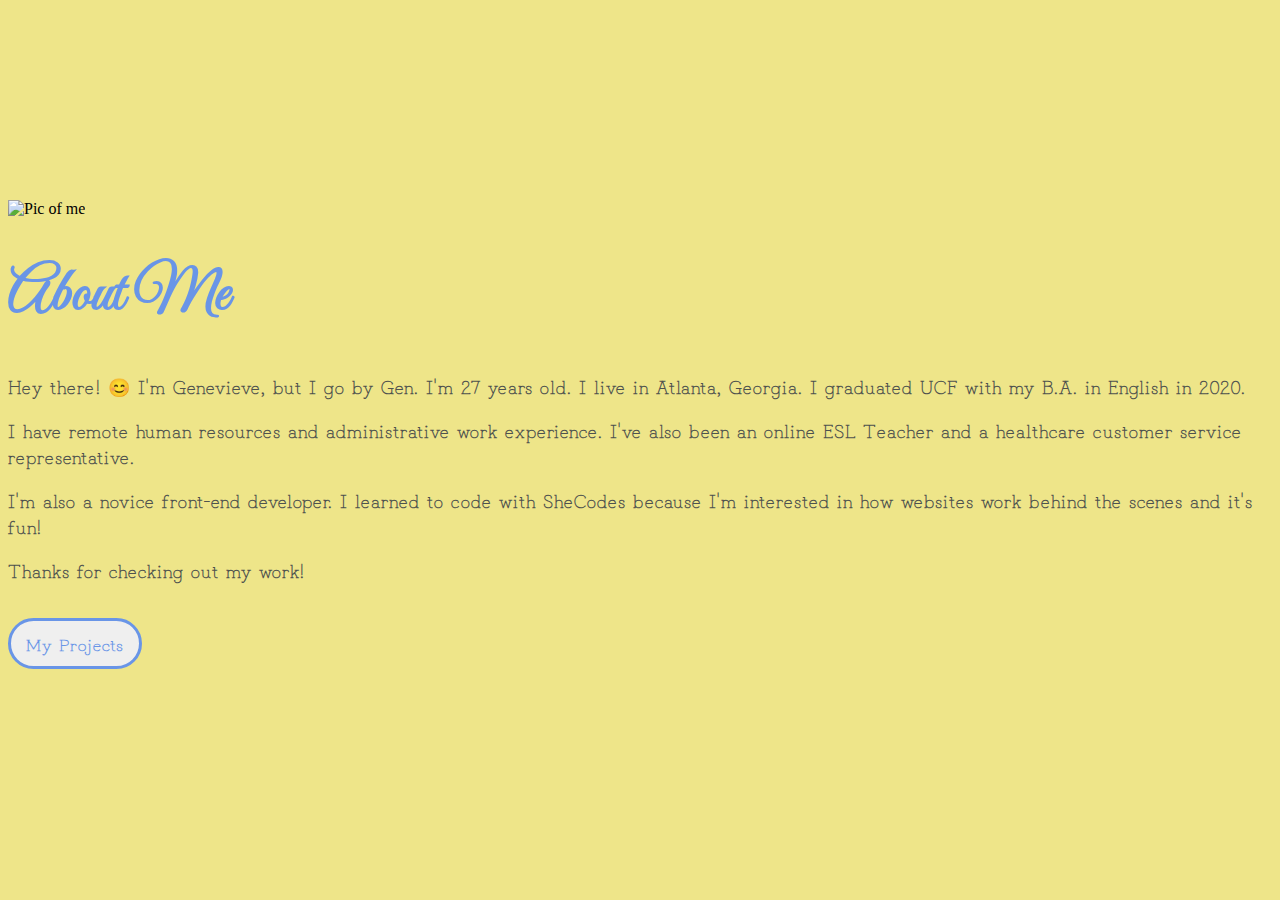
==== about.html @ 489574f3 "Created projects.html. Added some HTML and initial styling." ====
<!DOCTYPE html>
<html lang="en">
  <head>
    <meta charset="UTF-8" />
    <meta name="viewport" content="width=device-width, initial-scale=1.0" />
    <link
      href="https://cdn.jsdelivr.net/npm/bootstrap@5.3.2/dist/css/bootstrap.min.css"
      rel="stylesheet"
      integrity="sha384-T3c6CoIi6uLrA9TneNEoa7RxnatzjcDSCmG1MXxSR1GAsXEV/Dwwykc2MPK8M2HN"
      crossorigin="anonymous"
    />

    <link rel="preconnect" href="https://fonts.googleapis.com" />
    <link rel="preconnect" href="https://fonts.gstatic.com" crossorigin />
    <link
      href="https://fonts.googleapis.com/css2?family=DM+Mono:ital,wght@0,300;0,400;0,500;1,300;1,400;1,500&family=Grandiflora+One&family=Great+Vibes&display=swap"
      rel="stylesheet"
    />

    <link rel="stylesheet" href="styles/portfolio.css" />
    <title>G.L.D. About Me</title>
  </head>
  <body>
    <div class="container">
      <div class="row about-container">
        <div class="col-6">
          <img src="#" alt="Pic of me" />
        </div>
        <div class="col-6">
          <h1>About Me</h1>
          <p>
            Hey there! 😊 I'm Genevieve, but I go by Gen. I'm 27 years old. I
            live in Atlanta, Georgia. I graduated UCF with my B.A. in English in
            2020.
          </p>
          <p>
            I have remote human resources and administrative work experience.
            I've also been an online ESL Teacher and a healthcare customer
            service representative.
          </p>
          <p>
            I'm also a novice front-end developer. I learned to code with
            SheCodes because I'm interested in how websites work behind the
            scenes and it's fun!
          </p>

          <p>Thanks for checking out my work!</p>

          <button>
            <a href="/projects.html">My Projects</a>
          </button>
        </div>
      </div>
    </div>
  </body>
</html>
---- styles/portfolio.css ----
:root {
  --page-color: rgb(238, 229, 137);
  --primary-color: #6995e7;
  --secondary-color: #4e524e;
  --header-font: "Great Vibes", cursive;
  --paragraph-font: "Grandiflora One", cursive;
}

body {
  background-color: var(--page-color);
}

h1,
h3,
a {
  color: var(--primary-color);
}

p,
button,
.project-container {
  font-weight: bold;
  letter-spacing: 1px;
  font-family: var(--paragraph-font);
  color: var(--secondary-color);
}

p {
  font-size: 18px;
}

h1 {
  font-family: var(--header-font);
  font-size: 60px;
}

h3 {
  font-size: 41px;
  font-weight: bolder;
}

button {
  border-radius: 30px;
  padding: 10px 15px;
  margin: 17px auto;
  font-size: 17px;
  border: 3px solid #6995e7;
  transition: all 150ms ease-in-out;
}

button:hover {
  background: white;
  cursor: pointer;
}

a {
  text-decoration: none;
}

.about-container,
.project-header {
  margin-top: 200px;
}

.project-header,
.project-container {
  text-align: center;
}

.project-container {
  margin-top: 55px;
}
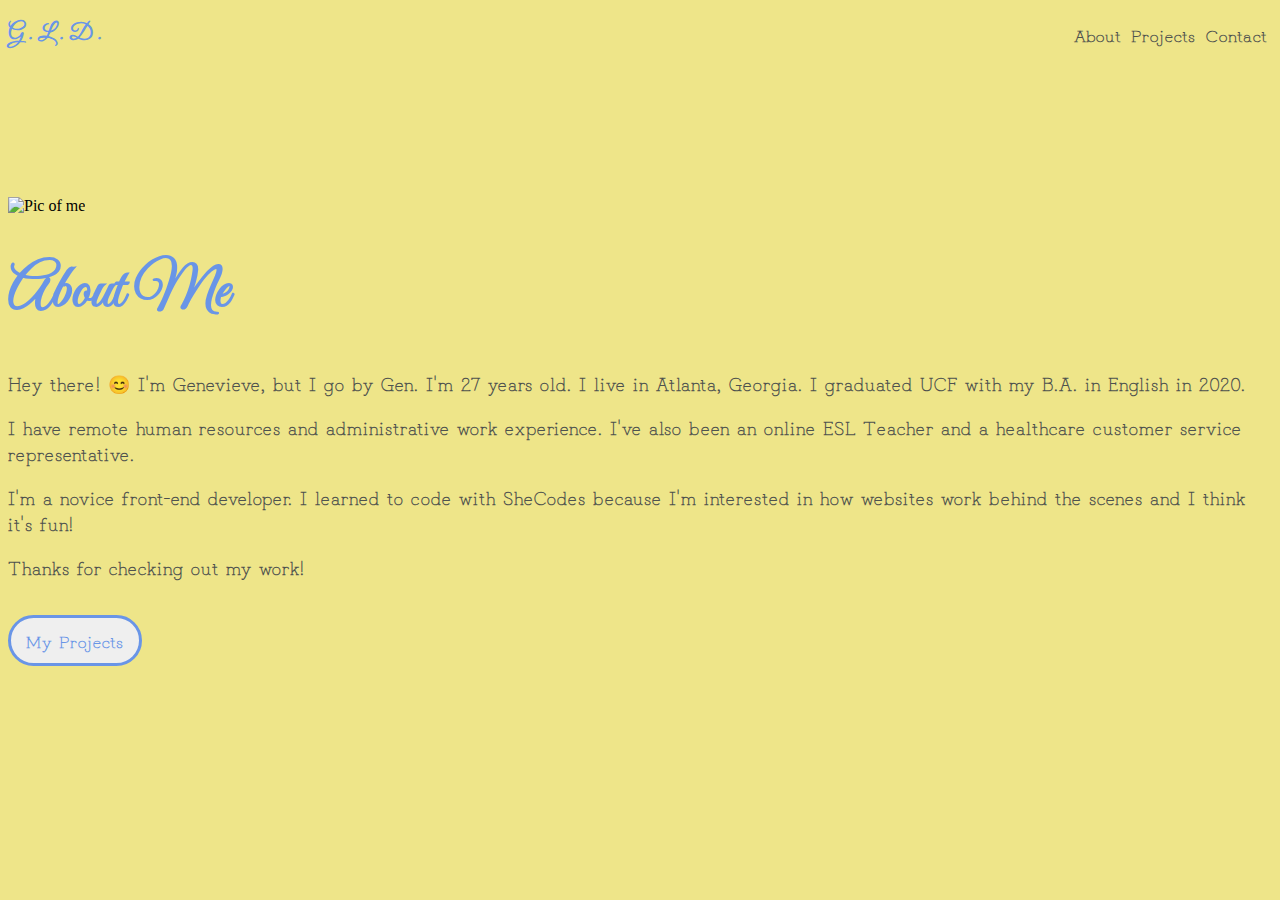
==== commit 098488ac: "Styled navbar" ====
--- a/about.html
+++ b/about.html
@@ -22,6 +22,23 @@
   </head>
   <body>
     <div class="container">
+      <nav>
+        <span class="logo">
+          <a href="/index.html">G.L.D.</a>
+        </span>
+        <ul class="mb-0">
+          <li>
+            <a href="/about.html" class="navbar-link">About</a>
+          </li>
+          <li>
+            <a href="/projects.html" class="navbar-link">Projects</a>
+          </li>
+          <li>
+            <a href="#" class="navbar-link">Contact</a>
+          </li>
+        </ul>
+      </nav>
+
       <div class="row about-container">
         <div class="col-6">
           <img src="#" alt="Pic of me" />
@@ -39,9 +56,9 @@
             service representative.
           </p>
           <p>
-            I'm also a novice front-end developer. I learned to code with
-            SheCodes because I'm interested in how websites work behind the
-            scenes and it's fun!
+            I'm a novice front-end developer. I learned to code with SheCodes
+            because I'm interested in how websites work behind the scenes and I
+            think it's fun!
           </p>
 
           <p>Thanks for checking out my work!</p>
--- a/styles/portfolio.css
+++ b/styles/portfolio.css
@@ -6,23 +6,57 @@
   --paragraph-font: "Grandiflora One", cursive;
 }
 
-body {
-  background-color: var(--page-color);
+p,
+button,
+ul,
+.logo,
+.project-container {
+  font-weight: bold;
 }
 
 h1,
 h3,
-a {
+a,
+.logo {
   color: var(--primary-color);
 }
 
 p,
 button,
+ul,
+.navbar-link,
 .project-container {
-  font-weight: bold;
   letter-spacing: 1px;
   font-family: var(--paragraph-font);
   color: var(--secondary-color);
+}
+
+h1,
+.logo {
+  font-family: var(--header-font);
+}
+
+button,
+.navbar-link {
+  transition: all 150ms ease-in-out;
+}
+
+.about-container,
+.project-header {
+  margin-top: 150px;
+}
+
+.project-header,
+.project-container {
+  text-align: center;
+}
+
+body {
+  background-color: var(--page-color);
+}
+
+nav {
+  margin-top: 20px;
 }
 
 p {
@@ -30,7 +64,6 @@
 }
 
 h1 {
-  font-family: var(--header-font);
   font-size: 60px;
 }
 
@@ -45,7 +78,6 @@
   margin: 17px auto;
   font-size: 17px;
   border: 3px solid #6995e7;
-  transition: all 150ms ease-in-out;
 }
 
 button:hover {
@@ -57,14 +89,27 @@
   text-decoration: none;
 }
 
-.about-container,
-.project-header {
-  margin-top: 200px;
+ul {
+  list-style: none;
+  padding: 0;
+  font-size: 17px;
+  display: flex;
+  justify-content: flex-end;
+  margin-top: -31px;
 }
 
-.project-header,
-.project-container {
-  text-align: center;
+li {
+  margin: 5px 5px 0px 5px;
+}
+
+.logo {
+  letter-spacing: 5px;
+  font-size: 22px;
+}
+
+.navbar-link:hover {
+  color: var(--primary-color);
+  cursor: pointer;
 }
 
 .project-container {
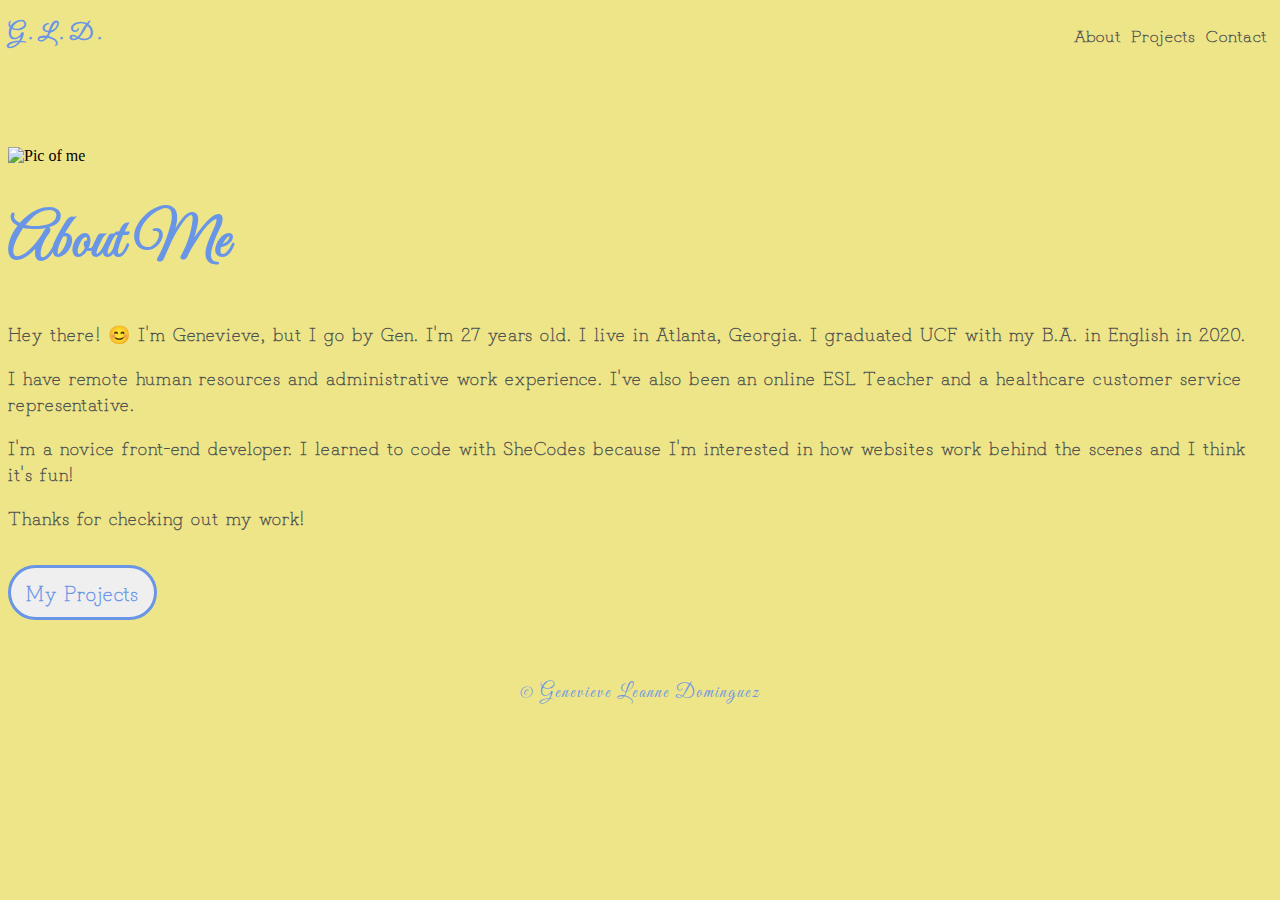
==== commit baa8c544: "Added footer to projects and contact files. Styled it on each page." ====
--- a/about.html
+++ b/about.html
@@ -18,7 +18,7 @@
     />
 
     <link rel="stylesheet" href="styles/portfolio.css" />
-    <title>G.L.D. About Me</title>
+    <title>G.L.D. About</title>
   </head>
   <body>
     <div class="container">
@@ -26,7 +26,7 @@
         <span class="logo">
           <a href="/index.html">G.L.D.</a>
         </span>
-        <ul class="mb-0">
+        <ul class="mb-0 custom-navbar">
           <li>
             <a href="/about.html" class="navbar-link">About</a>
           </li>
@@ -34,7 +34,7 @@
             <a href="/projects.html" class="navbar-link">Projects</a>
           </li>
           <li>
-            <a href="#" class="navbar-link">Contact</a>
+            <a href="/contact.html" class="navbar-link">Contact</a>
           </li>
         </ul>
       </nav>
@@ -69,5 +69,6 @@
         </div>
       </div>
     </div>
+    <footer class="about-footer">© Genevieve Leanne Dominguez</footer>
   </body>
 </html>
--- a/styles/portfolio.css
+++ b/styles/portfolio.css
@@ -25,30 +25,44 @@
 button,
 ul,
 .navbar-link,
-.project-container {
+.project-container,
+.contact-link {
   letter-spacing: 1px;
   font-family: var(--paragraph-font);
   color: var(--secondary-color);
 }
 
 h1,
+footer,
 .logo {
   font-family: var(--header-font);
 }
 
-button,
-.navbar-link {
+ul,
+.custom-navbar {
+  list-style: none;
+  padding: 0;
+}
+
+.navbar-link,
+.contact-link {
   transition: all 150ms ease-in-out;
 }
 
 .about-container,
-.project-header {
-  margin-top: 150px;
+.header {
+  margin-top: 100px;
 }
 
-.project-header,
+.header,
 .project-container {
   text-align: center;
+}
+
+.navbar-link:hover,
+.contact-link:hover {
+  color: var(--primary-color);
+  cursor: pointer;
 }
 
 body {
@@ -76,7 +90,7 @@
   border-radius: 30px;
   padding: 10px 15px;
   margin: 17px auto;
-  font-size: 17px;
+  font-size: 20px;
   border: 3px solid #6995e7;
 }
 
@@ -90,16 +104,19 @@
 }
 
 ul {
-  list-style: none;
-  padding: 0;
-  font-size: 17px;
-  display: flex;
-  justify-content: flex-end;
-  margin-top: -31px;
+  font-size: 20px;
+  margin-top: 30px;
 }
 
 li {
   margin: 5px 5px 0px 5px;
+}
+
+footer {
+  text-align: center;
+  font-size: 18px;
+  letter-spacing: 2px;
+  color: var(--primary-color);
 }
 
 .logo {
@@ -107,11 +124,30 @@
   font-size: 22px;
 }
 
-.navbar-link:hover {
-  color: var(--primary-color);
-  cursor: pointer;
+.custom-navbar {
+  font-size: 17px;
+  display: flex;
+  justify-content: flex-end;
+  margin-top: -31px;
 }
 
 .project-container {
   margin-top: 55px;
 }
+
+.contact-item {
+  margin: 15px;
+  text-align: center;
+}
+
+.about-footer {
+  margin-top: 45px;
+}
+
+.project-footer {
+  margin-top: 175px;
+}
+
+.contact-footer {
+  margin-top: 295px;
+}
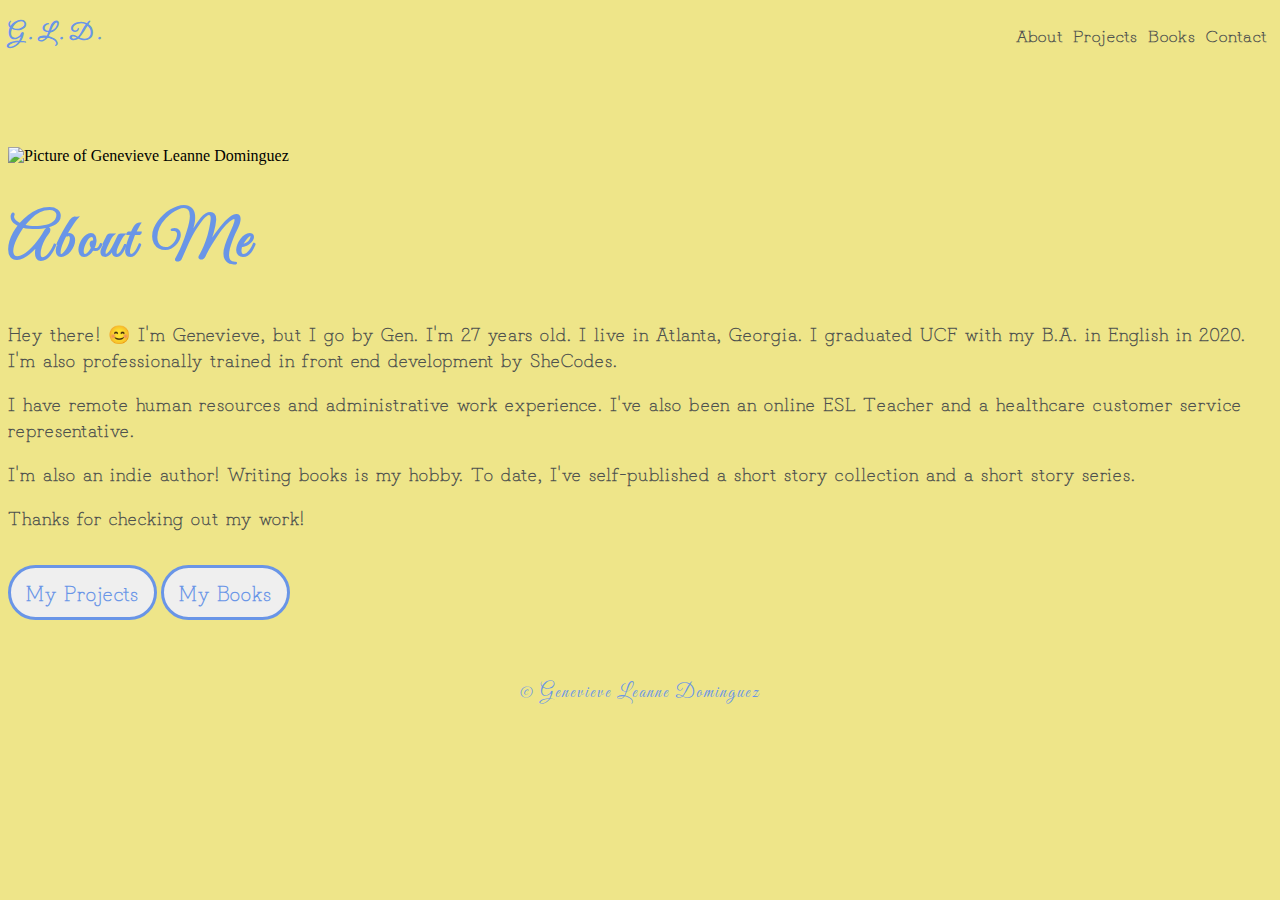
==== commit 0e609ac8: "Included image styling in about, projects, and books page" ====
--- a/about.html
+++ b/about.html
@@ -34,6 +34,9 @@
             <a href="/projects.html" class="navbar-link">Projects</a>
           </li>
           <li>
+            <a href="/books.html" class="navbar-link">Books</a>
+          </li>
+          <li>
             <a href="/contact.html" class="navbar-link">Contact</a>
           </li>
         </ul>
@@ -41,14 +44,19 @@
 
       <div class="row about-container">
         <div class="col-6">
-          <img src="#" alt="Pic of me" />
+          <img
+            src="#"
+            alt="Picture of Genevieve Leanne Dominguez"
+            class="img-fluid rounded mt-2 shadow"
+          />
         </div>
         <div class="col-6">
           <h1>About Me</h1>
           <p>
             Hey there! 😊 I'm Genevieve, but I go by Gen. I'm 27 years old. I
             live in Atlanta, Georgia. I graduated UCF with my B.A. in English in
-            2020.
+            2020. I'm also professionally trained in front end development by
+            SheCodes.
           </p>
           <p>
             I have remote human resources and administrative work experience.
@@ -56,9 +64,8 @@
             service representative.
           </p>
           <p>
-            I'm a novice front-end developer. I learned to code with SheCodes
-            because I'm interested in how websites work behind the scenes and I
-            think it's fun!
+            I'm also an indie author! Writing books is my hobby. To date, I've
+            self-published a short story collection and a short story series.
           </p>
 
           <p>Thanks for checking out my work!</p>
@@ -66,6 +73,10 @@
           <button>
             <a href="/projects.html">My Projects</a>
           </button>
+
+          <button>
+            <a href="/books.html">My Books</a>
+          </button>
         </div>
       </div>
     </div>
--- a/styles/portfolio.css
+++ b/styles/portfolio.css
@@ -1,5 +1,4 @@
 :root {
-  --page-color: rgb(238, 229, 137);
   --primary-color: #6995e7;
   --secondary-color: #4e524e;
   --header-font: "Great Vibes", cursive;
@@ -9,33 +8,65 @@
 p,
 button,
 ul,
+.navbar-link,
+.project-container,
+.books-container,
+.contact-link {
+  letter-spacing: 1px;
+  font-family: var(--paragraph-font);
+  color: var(--secondary-color);
+}
+
+p,
+button,
+ul,
 .logo,
-.project-container {
+.project-container,
+.books-container {
   font-weight: bold;
 }
 
 h1,
+h2,
 h3,
 a,
 .logo {
   color: var(--primary-color);
 }
 
-p,
-button,
-ul,
-.navbar-link,
+footer,
+.header,
 .project-container,
-.contact-link {
-  letter-spacing: 1px;
-  font-family: var(--paragraph-font);
-  color: var(--secondary-color);
+.books-container,
+.contact-item {
+  text-align: center;
 }
 
 h1,
 footer,
 .logo {
   font-family: var(--header-font);
+}
+
+button:hover,
+.navbar-link:hover,
+.contact-link:hover {
+  cursor: pointer;
+}
+
+button,
+ul {
+  font-size: 20px;
+}
+
+h2,
+h3 {
+  font-weight: bolder;
+}
+
+p,
+footer {
+  font-size: 18px;
 }
 
 ul,
@@ -54,49 +85,42 @@
   margin-top: 100px;
 }
 
-.header,
-.project-container {
-  text-align: center;
+.project-container,
+.books-container {
+  margin-top: 55px;
 }
 
 .navbar-link:hover,
 .contact-link:hover {
   color: var(--primary-color);
-  cursor: pointer;
 }
 
 body {
-  background-color: var(--page-color);
+  background-color: rgb(238, 229, 137);
 }
 
 nav {
   margin-top: 20px;
 }
 
-p {
-  font-size: 18px;
-}
-
 h1 {
   font-size: 60px;
+  letter-spacing: 3px;
 }
 
 h3 {
   font-size: 41px;
-  font-weight: bolder;
 }
 
 button {
   border-radius: 30px;
   padding: 10px 15px;
   margin: 17px auto;
-  font-size: 20px;
   border: 3px solid #6995e7;
 }
 
 button:hover {
   background: white;
-  cursor: pointer;
 }
 
 a {
@@ -104,7 +128,6 @@
 }
 
 ul {
-  font-size: 20px;
   margin-top: 30px;
 }
 
@@ -113,8 +136,6 @@
 }
 
 footer {
-  text-align: center;
-  font-size: 18px;
   letter-spacing: 2px;
   color: var(--primary-color);
 }
@@ -131,13 +152,20 @@
   margin-top: -31px;
 }
 
-.project-container {
-  margin-top: 55px;
+.project-description {
+  margin-top: 10px;
+}
+
+.project-button {
+  margin-top: 5px;
+}
+
+.contact-info-container {
+  margin-top: 85px;
 }
 
 .contact-item {
   margin: 15px;
-  text-align: center;
 }
 
 .about-footer {
@@ -145,9 +173,13 @@
 }
 
 .project-footer {
-  margin-top: 175px;
+  margin-top: 80px;
+}
+
+.books-footer {
+  margin-top: 350px;
 }
 
 .contact-footer {
-  margin-top: 295px;
+  margin-top: 242px;
 }
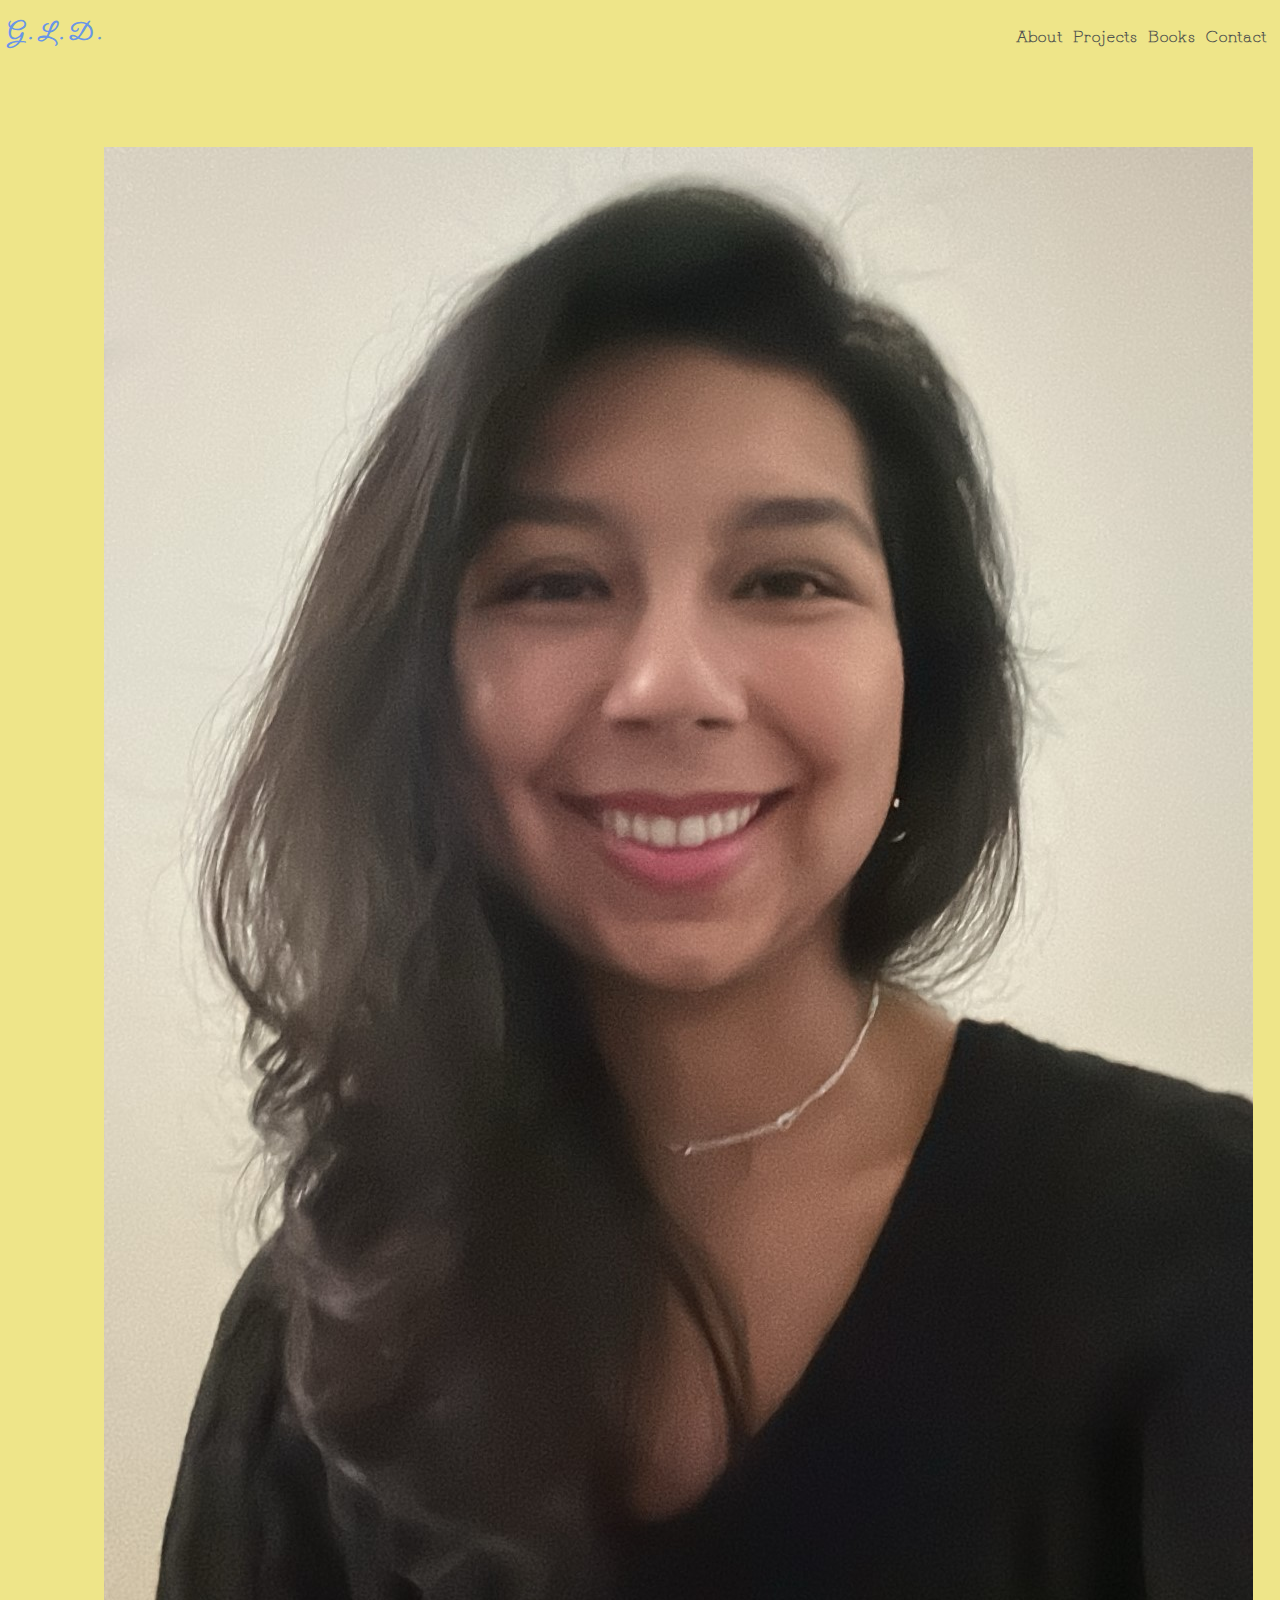
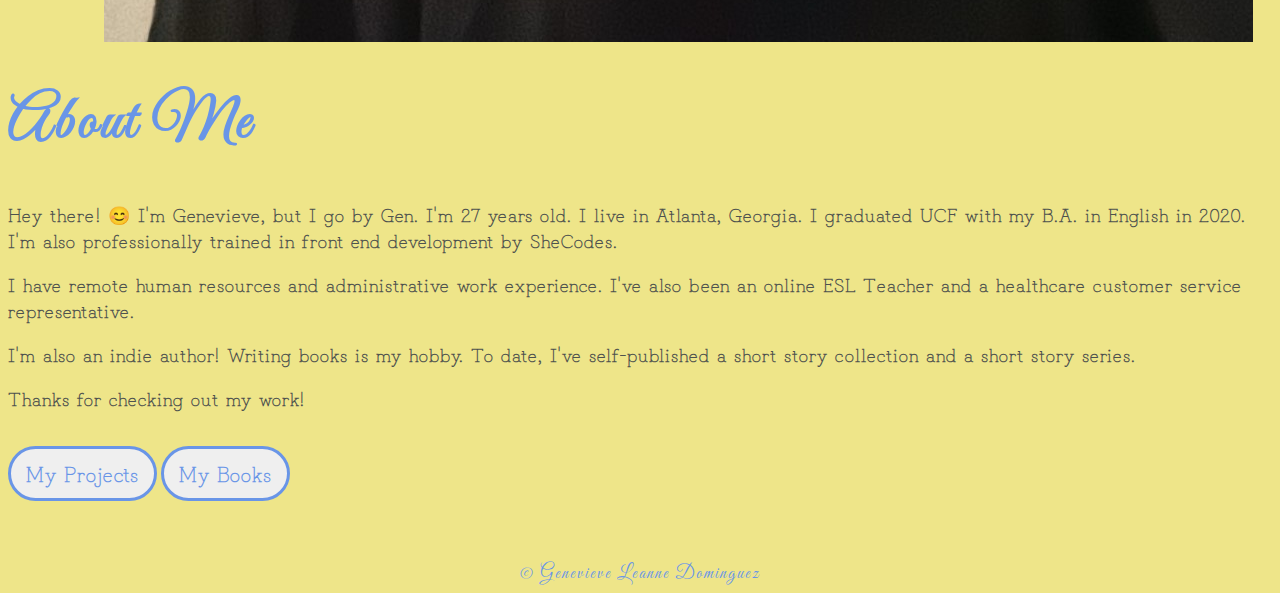
==== commit ef467f60: "Added image to about.html and made it responsive" ====
--- a/about.html
+++ b/about.html
@@ -43,38 +43,40 @@
       </nav>
 
       <div class="row about-container">
-        <div class="col-6">
-          <img
-            src="#"
-            alt="Picture of Genevieve Leanne Dominguez"
-            class="img-fluid rounded mt-2 shadow"
-          />
+        <div class="col-sm-6">
+          <div class="profile-pic">
+            <img
+              src="images/profile-pic.JPG"
+              alt="Picture of Genevieve Leanne Dominguez"
+              class="img-fluid rounded mt-2 shadow"
+            />
+          </div>
         </div>
-        <div class="col-6">
-          <h1>About Me</h1>
-          <p>
+        <div class="col-sm-6">
+          <h1 class="about-header">About Me</h1>
+          <p class="about-paragraph">
             Hey there! 😊 I'm Genevieve, but I go by Gen. I'm 27 years old. I
             live in Atlanta, Georgia. I graduated UCF with my B.A. in English in
             2020. I'm also professionally trained in front end development by
             SheCodes.
           </p>
-          <p>
+          <p class="about-paragraph">
             I have remote human resources and administrative work experience.
             I've also been an online ESL Teacher and a healthcare customer
             service representative.
           </p>
-          <p>
+          <p class="about-paragraph">
             I'm also an indie author! Writing books is my hobby. To date, I've
             self-published a short story collection and a short story series.
           </p>
 
-          <p>Thanks for checking out my work!</p>
+          <p class="about-paragraph">Thanks for checking out my work!</p>
 
-          <button>
+          <button class="d-none d-md-inline">
             <a href="/projects.html">My Projects</a>
           </button>
 
-          <button>
+          <button class="d-none d-md-inline">
             <a href="/books.html">My Books</a>
           </button>
         </div>
--- a/styles/portfolio.css
+++ b/styles/portfolio.css
@@ -152,6 +152,11 @@
   margin-top: -31px;
 }
 
+.profile-pic {
+  width: 65%;
+  margin-left: 96px;
+}
+
 .project-description {
   margin-top: 10px;
 }
@@ -177,9 +182,58 @@
 }
 
 .books-footer {
-  margin-top: 350px;
+  margin-top: 150px;
 }
 
 .contact-footer {
   margin-top: 242px;
 }
+
+@media (max-width: 576px) {
+  h1 {
+    font-size: 48px;
+  }
+
+  .logo {
+    font-size: 17px;
+    margin-left: 7px;
+  }
+
+  .navbar-link {
+    font-size: 15px;
+    margin-right: 1px;
+  }
+
+  .about-header {
+    margin-top: 40px;
+    text-align: center;
+  }
+
+  .profile-pic {
+    margin-left: 62px;
+  }
+
+  .about-paragraph {
+    text-align: center;
+  }
+
+  .app-header {
+    margin-top: 70px;
+  }
+
+  .book-header {
+    margin-top: 100px;
+  }
+
+  .contact-info-container {
+    margin-top: 55px;
+  }
+
+  .contact-item {
+    font-size: 17px;
+  }
+
+  .contact-footer {
+    margin-top: 260px;
+  }
+}
